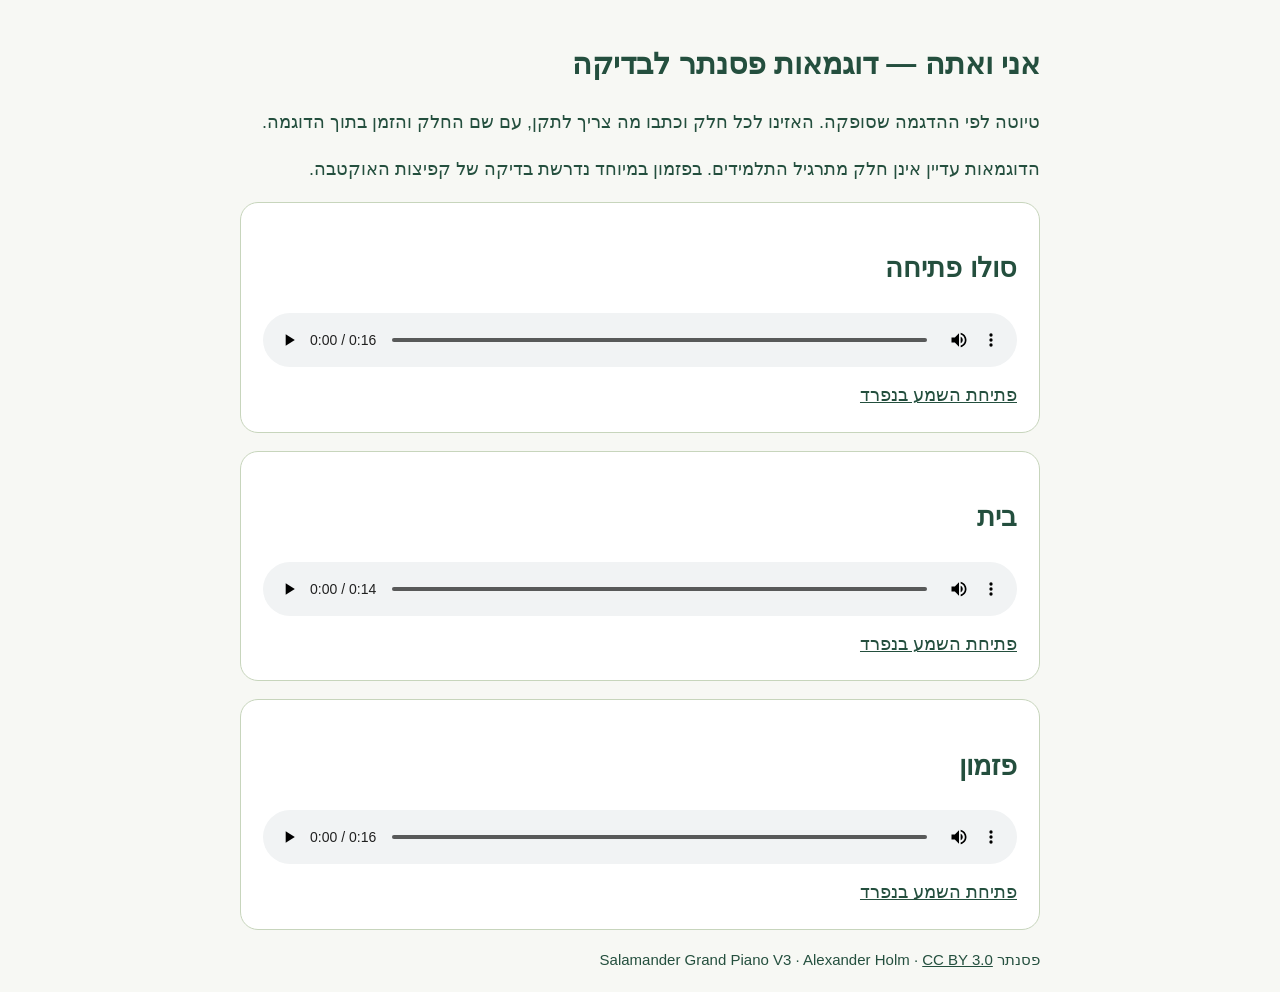
==== ani-review/index.html @ 5403febe "Publish user approved piano transcription review page" ====
<!doctype html><html lang="he" dir="rtl"><head><meta charset="utf-8"><meta name="viewport" content="width=device-width,initial-scale=1"><title>אני ואתה — בדיקת פסנתר</title><style>body{font:18px Arial;line-height:1.6;color:#244f3e;background:#f7f8f4;margin:0}main{max-width:800px;margin:auto;padding:20px}h1{font-size:30px}section{background:white;border:1px solid #c7d5bc;border-radius:18px;padding:22px;margin:18px 0}audio{width:100%;display:block;margin:14px 0}a{color:inherit}small{display:block}</style></head><body><main><h1>אני ואתה — דוגמאות פסנתר לבדיקה</h1><p>טיוטה לפי ההדגמה שסופקה. האזינו לכל חלק וכתבו מה צריך לתקן, עם שם החלק והזמן בתוך הדוגמה.</p><p>הדוגמאות עדיין אינן חלק מתרגיל התלמידים. בפזמון במיוחד נדרשת בדיקה של קפיצות האוקטבה.</p><section><h2>סולו פתיחה</h2><audio controls preload="metadata" src="./intro.mp3">הדפדפן אינו תומך בנגן.</audio><a href="./intro.mp3" target="_blank">פתיחת השמע בנפרד</a></section><section><h2>בית</h2><audio controls preload="metadata" src="./verse.mp3">הדפדפן אינו תומך בנגן.</audio><a href="./verse.mp3" target="_blank">פתיחת השמע בנפרד</a></section><section><h2>פזמון</h2><audio controls preload="metadata" src="./chorus.mp3">הדפדפן אינו תומך בנגן.</audio><a href="./chorus.mp3" target="_blank">פתיחת השמע בנפרד</a></section><footer><small>פסנתר Salamander Grand Piano V3 · Alexander Holm · <a href="https://creativecommons.org/licenses/by/3.0/">CC BY 3.0</a></small></footer></main><script>document.querySelectorAll('audio').forEach(a=>a.addEventListener('play',()=>document.querySelectorAll('audio').forEach(b=>{if(a!==b)b.pause()})))</script></body></html>
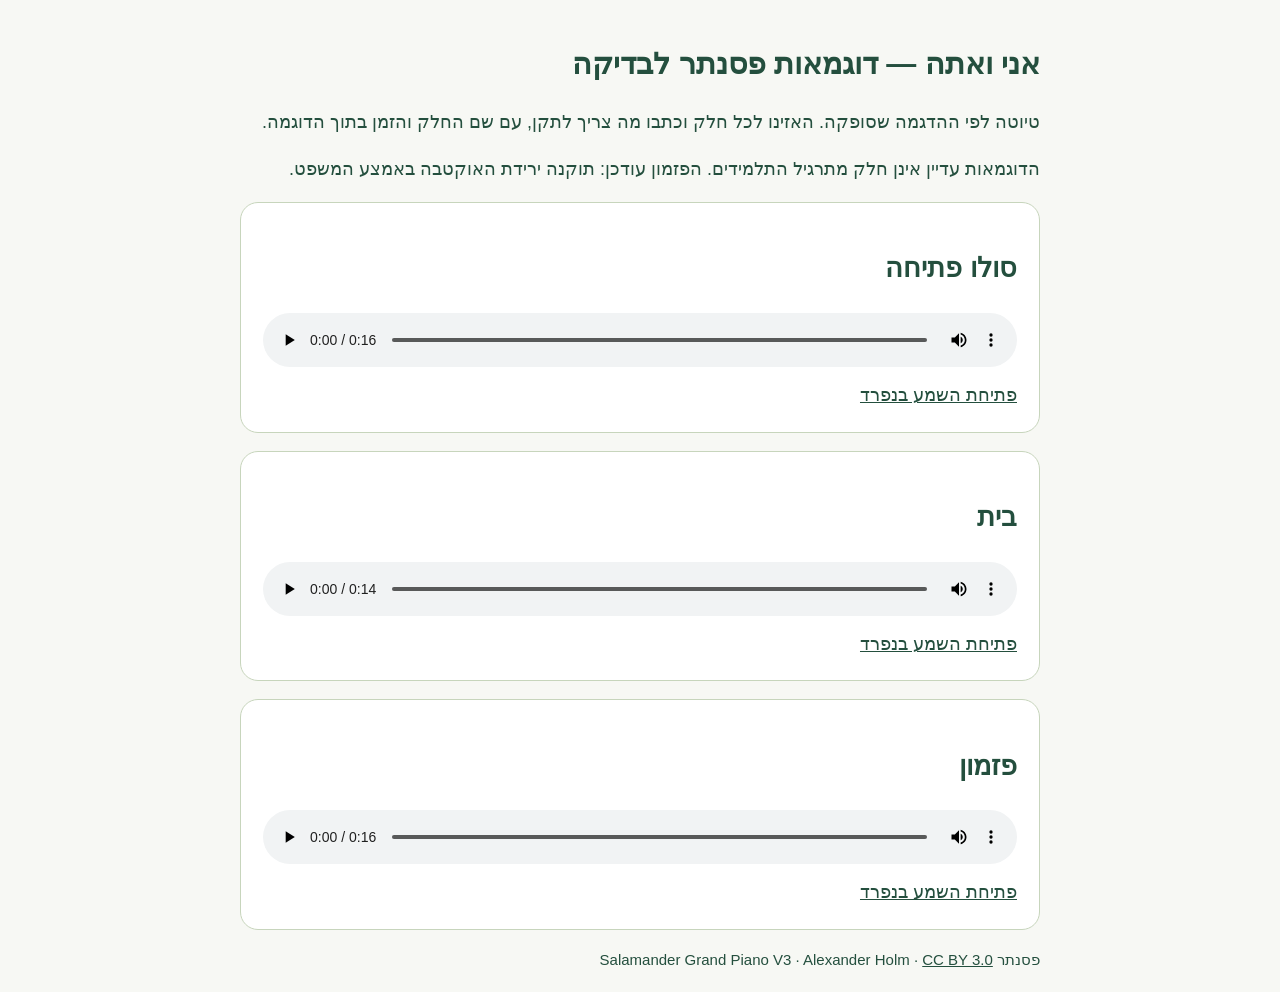
==== commit f5cd6a05: "Correct chorus octave drop in piano review" ====
--- a/ani-review/index.html
+++ b/ani-review/index.html
@@ -1 +1 @@
-<!doctype html><html lang="he" dir="rtl"><head><meta charset="utf-8"><meta name="viewport" content="width=device-width,initial-scale=1"><title>אני ואתה — בדיקת פסנתר</title><style>body{font:18px Arial;line-height:1.6;color:#244f3e;background:#f7f8f4;margin:0}main{max-width:800px;margin:auto;padding:20px}h1{font-size:30px}section{background:white;border:1px solid #c7d5bc;border-radius:18px;padding:22px;margin:18px 0}audio{width:100%;display:block;margin:14px 0}a{color:inherit}small{display:block}</style></head><body><main><h1>אני ואתה — דוגמאות פסנתר לבדיקה</h1><p>טיוטה לפי ההדגמה שסופקה. האזינו לכל חלק וכתבו מה צריך לתקן, עם שם החלק והזמן בתוך הדוגמה.</p><p>הדוגמאות עדיין אינן חלק מתרגיל התלמידים. בפזמון במיוחד נדרשת בדיקה של קפיצות האוקטבה.</p><section><h2>סולו פתיחה</h2><audio controls preload="metadata" src="./intro.mp3">הדפדפן אינו תומך בנגן.</audio><a href="./intro.mp3" target="_blank">פתיחת השמע בנפרד</a></section><section><h2>בית</h2><audio controls preload="metadata" src="./verse.mp3">הדפדפן אינו תומך בנגן.</audio><a href="./verse.mp3" target="_blank">פתיחת השמע בנפרד</a></section><section><h2>פזמון</h2><audio controls preload="metadata" src="./chorus.mp3">הדפדפן אינו תומך בנגן.</audio><a href="./chorus.mp3" target="_blank">פתיחת השמע בנפרד</a></section><footer><small>פסנתר Salamander Grand Piano V3 · Alexander Holm · <a href="https://creativecommons.org/licenses/by/3.0/">CC BY 3.0</a></small></footer></main><script>document.querySelectorAll('audio').forEach(a=>a.addEventListener('play',()=>document.querySelectorAll('audio').forEach(b=>{if(a!==b)b.pause()})))</script></body></html>+<!doctype html><html lang="he" dir="rtl"><head><meta charset="utf-8"><meta name="viewport" content="width=device-width,initial-scale=1"><title>אני ואתה — בדיקת פסנתר</title><style>body{font:18px Arial;line-height:1.6;color:#244f3e;background:#f7f8f4;margin:0}main{max-width:800px;margin:auto;padding:20px}h1{font-size:30px}section{background:white;border:1px solid #c7d5bc;border-radius:18px;padding:22px;margin:18px 0}audio{width:100%;display:block;margin:14px 0}a{color:inherit}small{display:block}</style></head><body><main><h1>אני ואתה — דוגמאות פסנתר לבדיקה</h1><p>טיוטה לפי ההדגמה שסופקה. האזינו לכל חלק וכתבו מה צריך לתקן, עם שם החלק והזמן בתוך הדוגמה.</p><p>הדוגמאות עדיין אינן חלק מתרגיל התלמידים. הפזמון עודכן: תוקנה ירידת האוקטבה באמצע המשפט.</p><section><h2>סולו פתיחה</h2><audio controls preload="metadata" src="./intro.mp3">הדפדפן אינו תומך בנגן.</audio><a href="./intro.mp3" target="_blank">פתיחת השמע בנפרד</a></section><section><h2>בית</h2><audio controls preload="metadata" src="./verse.mp3">הדפדפן אינו תומך בנגן.</audio><a href="./verse.mp3" target="_blank">פתיחת השמע בנפרד</a></section><section><h2>פזמון</h2><audio controls preload="metadata" src="./chorus-v2.mp3">הדפדפן אינו תומך בנגן.</audio><a href="./chorus-v2.mp3" target="_blank">פתיחת השמע בנפרד</a></section><footer><small>פסנתר Salamander Grand Piano V3 · Alexander Holm · <a href="https://creativecommons.org/licenses/by/3.0/">CC BY 3.0</a></small></footer></main><script>document.querySelectorAll('audio').forEach(a=>a.addEventListener('play',()=>document.querySelectorAll('audio').forEach(b=>{if(a!==b)b.pause()})))</script></body></html>
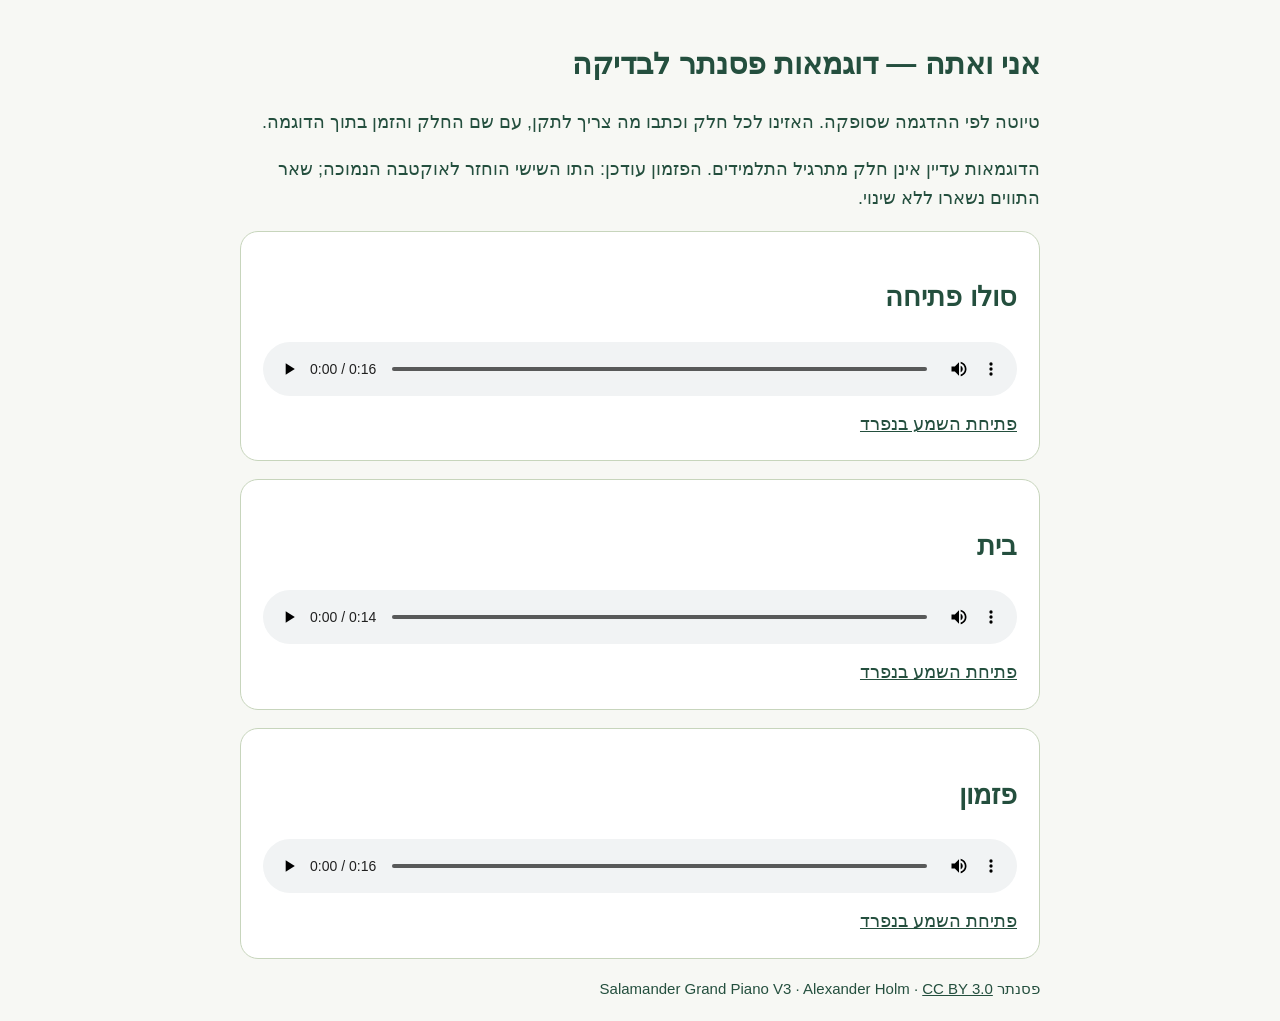
==== commit 3f8d207e: "Lower only the sixth chorus note in review" ====
--- a/ani-review/index.html
+++ b/ani-review/index.html
@@ -1 +1 @@
-<!doctype html><html lang="he" dir="rtl"><head><meta charset="utf-8"><meta name="viewport" content="width=device-width,initial-scale=1"><title>אני ואתה — בדיקת פסנתר</title><style>body{font:18px Arial;line-height:1.6;color:#244f3e;background:#f7f8f4;margin:0}main{max-width:800px;margin:auto;padding:20px}h1{font-size:30px}section{background:white;border:1px solid #c7d5bc;border-radius:18px;padding:22px;margin:18px 0}audio{width:100%;display:block;margin:14px 0}a{color:inherit}small{display:block}</style></head><body><main><h1>אני ואתה — דוגמאות פסנתר לבדיקה</h1><p>טיוטה לפי ההדגמה שסופקה. האזינו לכל חלק וכתבו מה צריך לתקן, עם שם החלק והזמן בתוך הדוגמה.</p><p>הדוגמאות עדיין אינן חלק מתרגיל התלמידים. הפזמון עודכן: תוקנה ירידת האוקטבה באמצע המשפט.</p><section><h2>סולו פתיחה</h2><audio controls preload="metadata" src="./intro.mp3">הדפדפן אינו תומך בנגן.</audio><a href="./intro.mp3" target="_blank">פתיחת השמע בנפרד</a></section><section><h2>בית</h2><audio controls preload="metadata" src="./verse.mp3">הדפדפן אינו תומך בנגן.</audio><a href="./verse.mp3" target="_blank">פתיחת השמע בנפרד</a></section><section><h2>פזמון</h2><audio controls preload="metadata" src="./chorus-v2.mp3">הדפדפן אינו תומך בנגן.</audio><a href="./chorus-v2.mp3" target="_blank">פתיחת השמע בנפרד</a></section><footer><small>פסנתר Salamander Grand Piano V3 · Alexander Holm · <a href="https://creativecommons.org/licenses/by/3.0/">CC BY 3.0</a></small></footer></main><script>document.querySelectorAll('audio').forEach(a=>a.addEventListener('play',()=>document.querySelectorAll('audio').forEach(b=>{if(a!==b)b.pause()})))</script></body></html>+<!doctype html><html lang="he" dir="rtl"><head><meta charset="utf-8"><meta name="viewport" content="width=device-width,initial-scale=1"><title>אני ואתה — בדיקת פסנתר</title><style>body{font:18px Arial;line-height:1.6;color:#244f3e;background:#f7f8f4;margin:0}main{max-width:800px;margin:auto;padding:20px}h1{font-size:30px}section{background:white;border:1px solid #c7d5bc;border-radius:18px;padding:22px;margin:18px 0}audio{width:100%;display:block;margin:14px 0}a{color:inherit}small{display:block}</style></head><body><main><h1>אני ואתה — דוגמאות פסנתר לבדיקה</h1><p>טיוטה לפי ההדגמה שסופקה. האזינו לכל חלק וכתבו מה צריך לתקן, עם שם החלק והזמן בתוך הדוגמה.</p><p>הדוגמאות עדיין אינן חלק מתרגיל התלמידים. הפזמון עודכן: התו השישי הוחזר לאוקטבה הנמוכה; שאר התווים נשארו ללא שינוי.</p><section><h2>סולו פתיחה</h2><audio controls preload="metadata" src="./intro.mp3">הדפדפן אינו תומך בנגן.</audio><a href="./intro.mp3" target="_blank">פתיחת השמע בנפרד</a></section><section><h2>בית</h2><audio controls preload="metadata" src="./verse.mp3">הדפדפן אינו תומך בנגן.</audio><a href="./verse.mp3" target="_blank">פתיחת השמע בנפרד</a></section><section><h2>פזמון</h2><audio controls preload="metadata" src="./chorus-v3.mp3">הדפדפן אינו תומך בנגן.</audio><a href="./chorus-v3.mp3" target="_blank">פתיחת השמע בנפרד</a></section><footer><small>פסנתר Salamander Grand Piano V3 · Alexander Holm · <a href="https://creativecommons.org/licenses/by/3.0/">CC BY 3.0</a></small></footer></main><script>document.querySelectorAll('audio').forEach(a=>a.addEventListener('play',()=>document.querySelectorAll('audio').forEach(b=>{if(a!==b)b.pause()})))</script></body></html>
